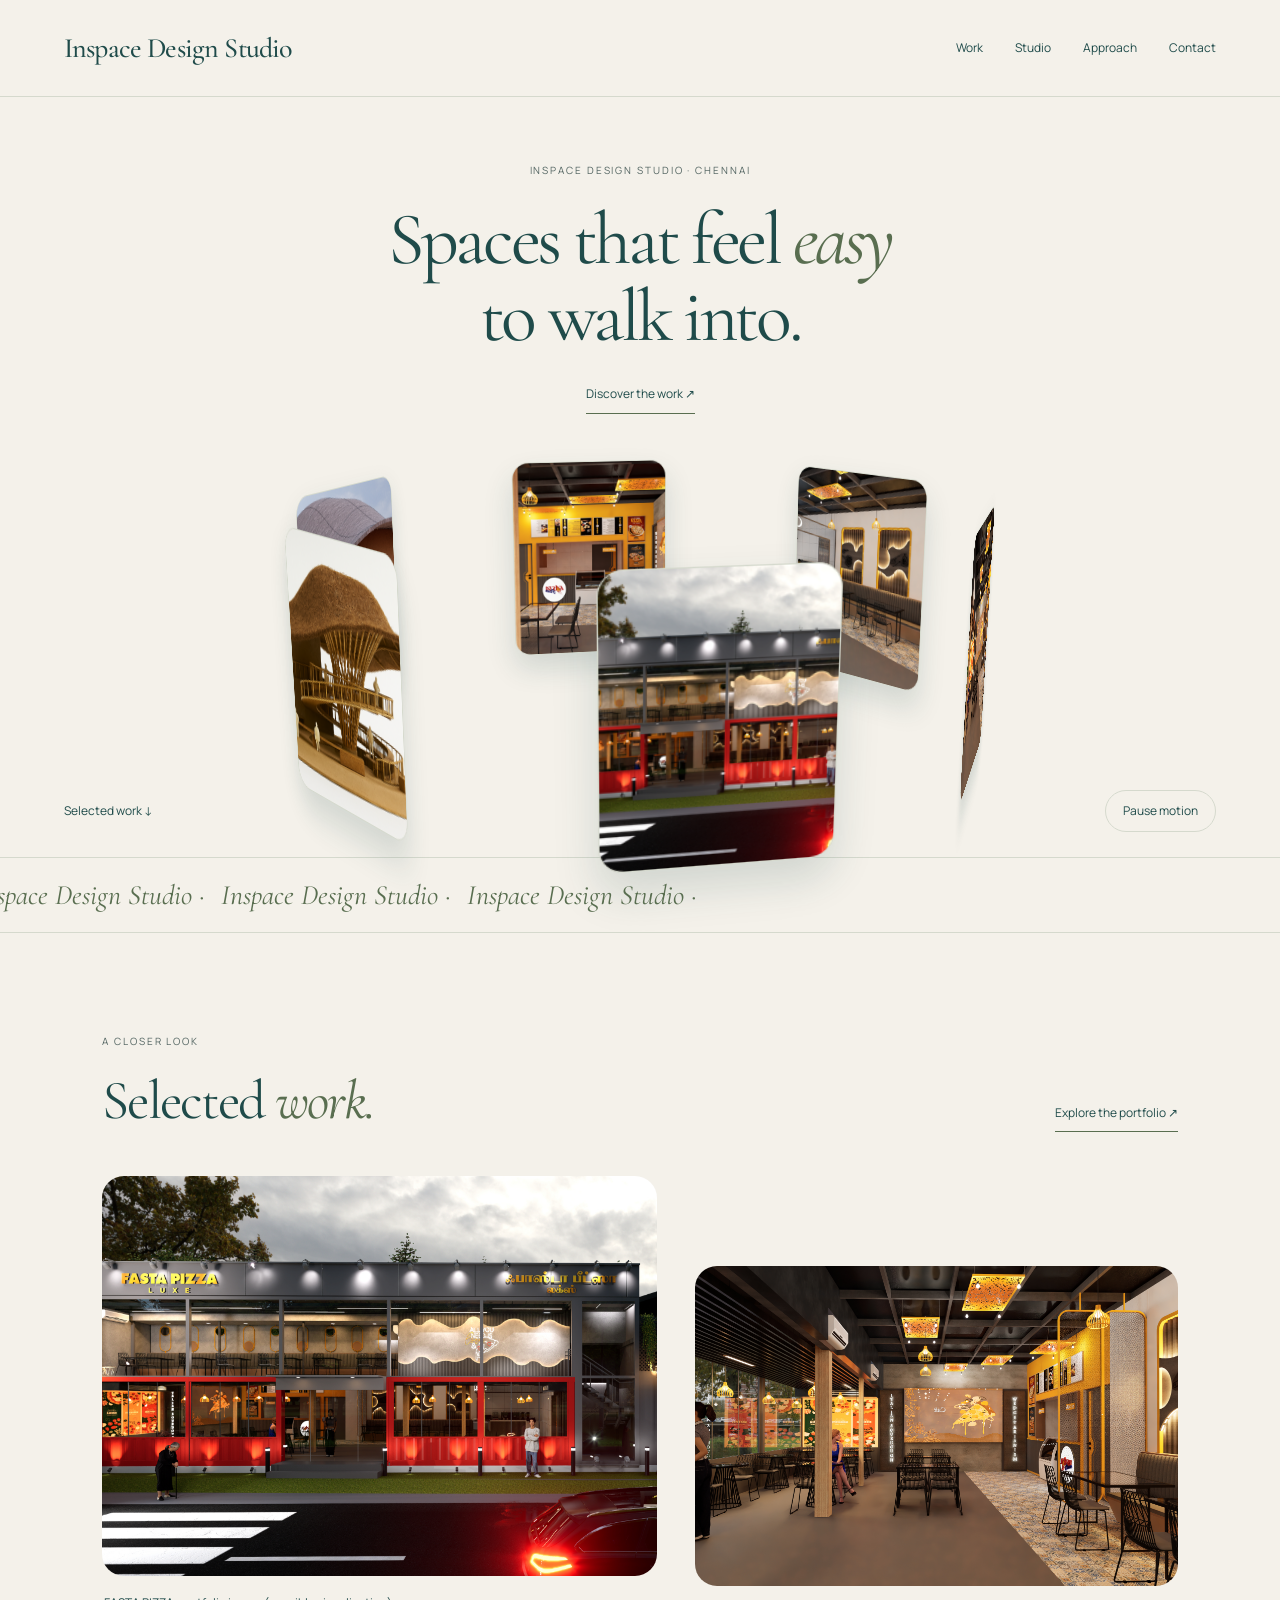
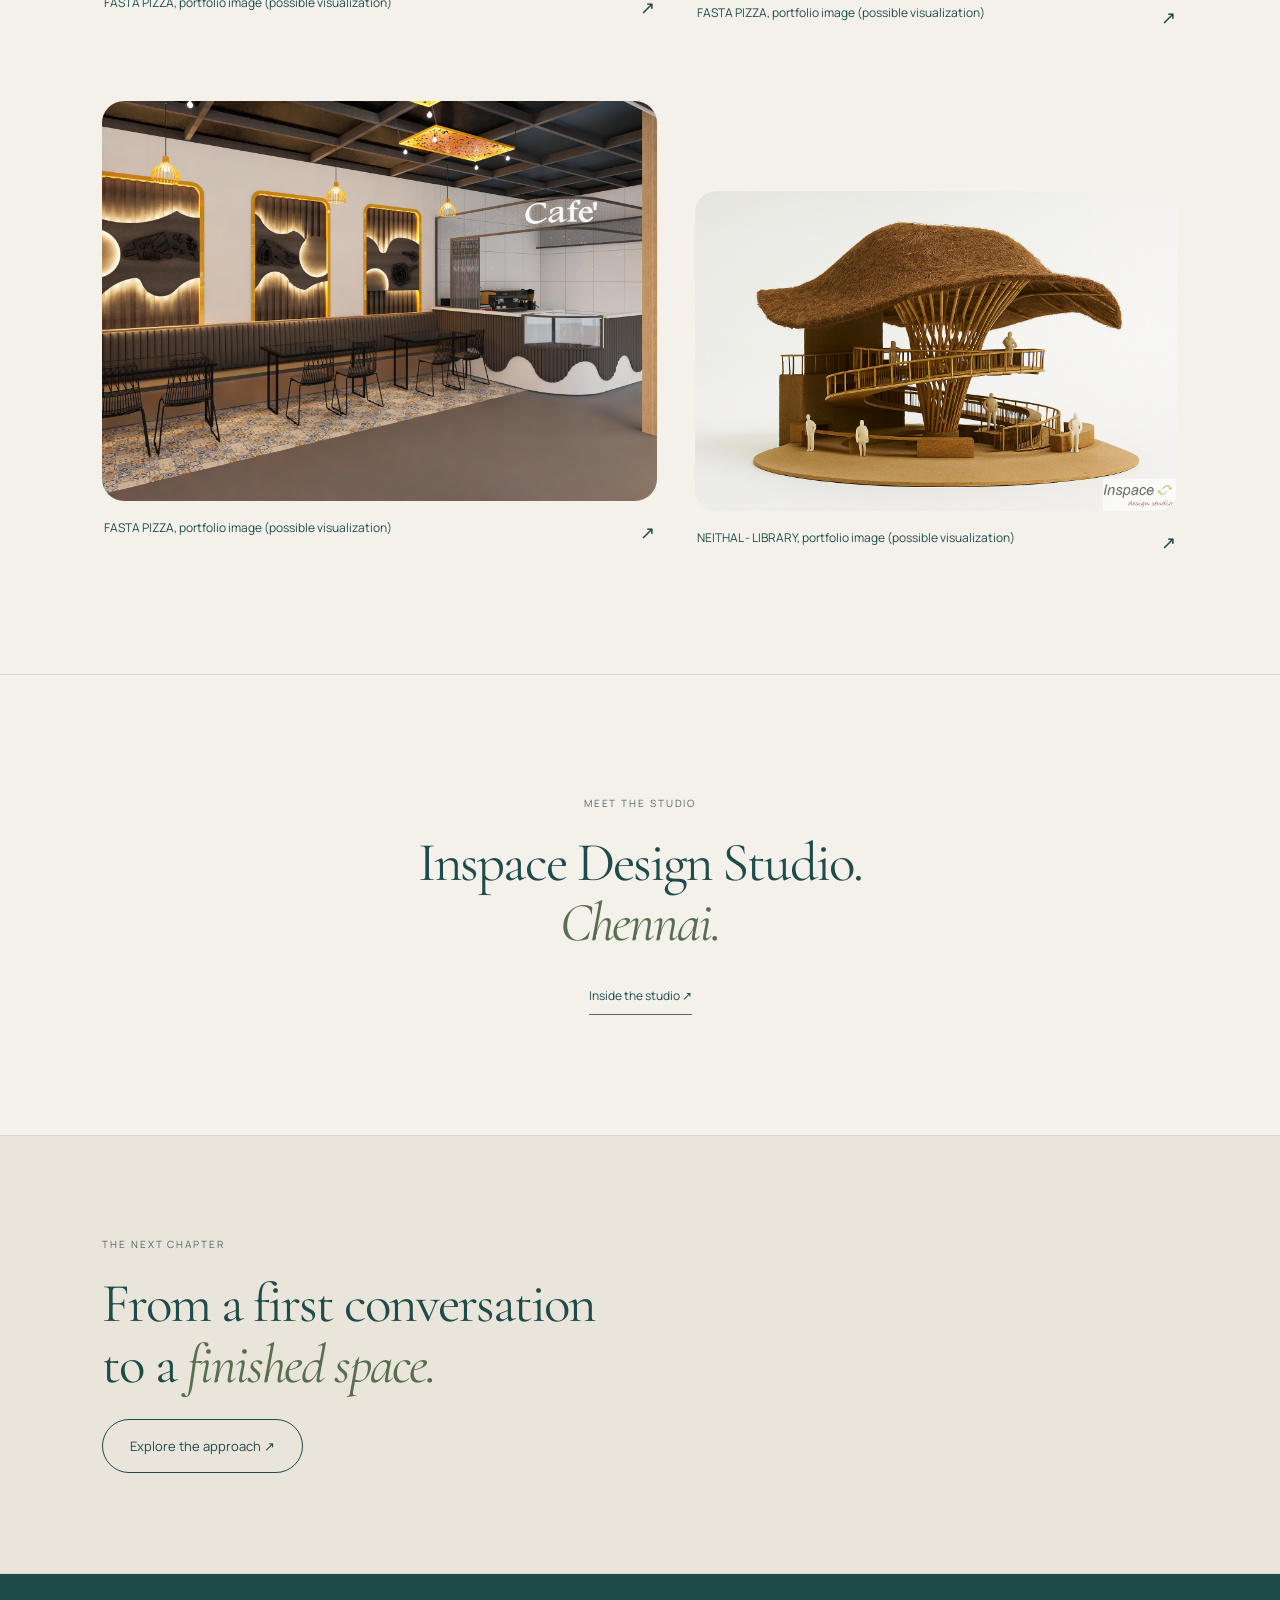
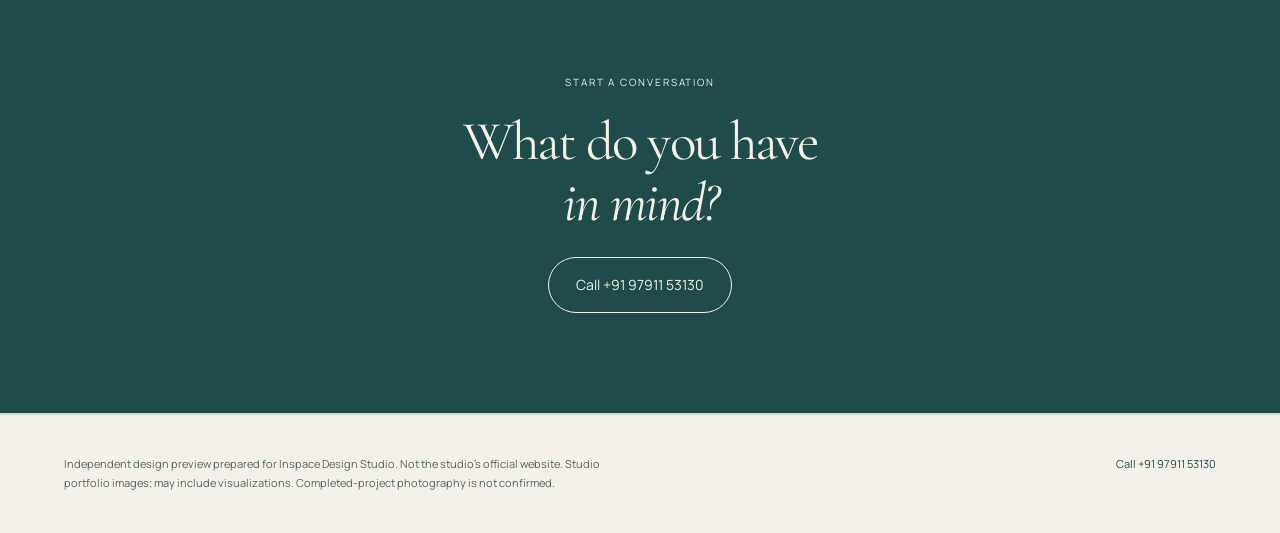
==== index.html @ 658d6973 "Inspace Design Studio website demo" ====
<!doctype html>
<html lang="en"><head><meta charset="utf-8"><meta name="viewport" content="width=device-width, initial-scale=1"><title>Inspace Design Studio | Inspace Design Studio</title><meta name="description" content="Studio says it began in 2016."><link rel="stylesheet" href="base.css"><link rel="stylesheet" href="brand.css"><link rel="stylesheet" href="hero.css"><link rel="license" href="assets/fonts/display/OFL.txt"><link rel="license" href="assets/fonts/body/OFL.txt"><script src="runtime.js" defer></script><script src="hero.js" defer></script></head><body><a class="dk-skip-link" href="#main">Skip to content</a><header class="dk-header"><a class="dk-wordmark" href="index.html">Inspace Design Studio</a><button class="dk-menu" type="button" aria-controls="dk-nav" aria-expanded="false" hidden><span class="dk-menu-label">Menu</span></button><nav class="dk-nav" id="dk-nav" aria-label="Primary"><a href="work.html">Work</a><a href="studio.html">Studio</a><a href="process.html">Approach</a><a href="contact.html">Contact</a></nav></header><main id="main"><section class="soft-hero" data-dk-motion aria-labelledby="hero-title">
  <div class="hero-copy"><p class="eyebrow">Inspace Design Studio · Chennai</p><h1 id="hero-title">Spaces that feel <em>easy</em><br>to walk into.</h1><a class="text-link" href="work.html">Discover the work ↗</a></div>
  <div class="ring-stage" aria-label="A rotating collection of studio project photographs"><div class="ring-axis"><div class="ring-spin">
    <figure class="ring-card" style="--angle:0deg"><img src="assets/img/photo-01.jpg" alt="FASTA PIZZA, portfolio image (possible visualization)"></figure>
    <figure class="ring-card" style="--angle:60deg"><img src="assets/img/photo-02.jpg" alt="FASTA PIZZA, portfolio image (possible visualization)"></figure>
    <figure class="ring-card" style="--angle:120deg"><img src="assets/img/photo-03.jpg" alt="FASTA PIZZA, portfolio image (possible visualization)"></figure>
    <figure class="ring-card" style="--angle:180deg"><img src="assets/img/photo-04.jpg" alt="FASTA PIZZA, portfolio image (possible visualization)"></figure>
    <figure class="ring-card" style="--angle:240deg"><img src="assets/img/photo-05.jpg" alt="NEITHAL - LIBRARY, portfolio image (possible visualization)"></figure>
    <figure class="ring-card" style="--angle:300deg"><img src="assets/img/photo-06.jpg" alt="NEITHAL - LIBRARY, portfolio image (possible visualization)"></figure>
  </div></div></div>
  <div class="hero-bottom"><a href="#selected-work">Selected work ↓</a><button type="button" data-dk-motion-toggle hidden><span data-dk-motion-label>Pause</span> motion</button></div>
  <div class="work-strip" aria-label="Studio work types"><div class="strip-track"><span>Inspace Design Studio · </span><span aria-hidden="true">Inspace Design Studio · </span><span aria-hidden="true">Inspace Design Studio · </span></div></div>
</section>

<section class="home-work chapter" aria-labelledby="selected-work">
  <div class="chapter-heading"><div><p class="eyebrow">A closer look</p><h2 id="selected-work">Selected <em>work.</em></h2></div><a class="text-link" href="work.html">Explore the portfolio ↗</a></div>
  <div class="work-pair">
    <a class="work-tile" href="work.html"><img src="assets/img/photo-01.jpg" alt="FASTA PIZZA, portfolio image (possible visualization)" loading="lazy"><span>FASTA PIZZA, portfolio image (possible visualization) <b>↗</b></span></a>
    <a class="work-tile" href="work.html"><img src="assets/img/photo-02.jpg" alt="FASTA PIZZA, portfolio image (possible visualization)" loading="lazy"><span>FASTA PIZZA, portfolio image (possible visualization) <b>↗</b></span></a>
    <a class="work-tile" href="work.html"><img src="assets/img/photo-03.jpg" alt="FASTA PIZZA, portfolio image (possible visualization)" loading="lazy"><span>FASTA PIZZA, portfolio image (possible visualization) <b>↗</b></span></a>
    <a class="work-tile" href="work.html"><img src="assets/img/photo-06.jpg" alt="NEITHAL - LIBRARY, portfolio image (possible visualization)" loading="lazy"><span>NEITHAL - LIBRARY, portfolio image (possible visualization) <b>↗</b></span></a>
  </div>
</section>
<section class="studio-line chapter" aria-labelledby="studio-line"><p class="eyebrow">Meet the studio</p><h2 id="studio-line">Inspace Design Studio.<br><em>Chennai.</em></h2><a class="text-link" href="studio.html">Inside the studio ↗</a></section>
<section class="approach-line chapter" aria-labelledby="approach"><p class="eyebrow">The next chapter</p><h2 id="approach">From a first conversation<br>to a <em>finished space.</em></h2><a class="button" href="process.html">Explore the approach ↗</a></section>
<section class="contact-band chapter" aria-labelledby="contact"><p class="eyebrow">Start a conversation</p><h2 id="contact">What do you have<br><em>in mind?</em></h2><div class="dk-contact-links"><a href="tel:+919791153130">Call +91 97911 53130</a></div></section>
</main><footer class="dk-footer"><p>Independent design preview prepared for Inspace Design Studio. Not the studio&#x27;s official website. Studio portfolio images; may include visualizations. Completed-project photography is not confirmed.</p><div class="dk-contact-links"><a href="tel:+919791153130">Call +91 97911 53130</a></div></footer></body></html>
---- base.css ----
/* Neutral mechanics only. Studio identity belongs in brand.css and hero.css. */

*,
*::before,
*::after {
  box-sizing: border-box;
}

html {
  min-width: 320px;
  scroll-behavior: smooth;
}

body {
  margin: 0;
  min-width: 320px;
}

img,
svg,
video {
  display: block;
  max-width: 100%;
}

button,
a,
input,
textarea,
select {
  font: inherit;
}

button,
a {
  touch-action: manipulation;
}

button {
  cursor: pointer;
}

:where(a, button, input, textarea, select, summary):focus-visible {
  outline: 2px solid currentColor;
  outline-offset: 3px;
}

.dk-skip-link {
  position: absolute;
  z-index: 100;
  top: 0;
  left: 0;
  transform: translateY(-120%);
}

.dk-skip-link:focus {
  transform: translateY(0);
}

/* The no-JS experience keeps the complete navigation visible. */
.dk-menu[hidden] {
  display: none;
}

.dk-nav ul {
  list-style: none;
  margin: 0;
  padding: 0;
}

@media (max-width: 767px) {
  html.js .dk-menu:not([hidden]) {
    display: inline-flex;
  }

  html.js .dk-nav[hidden] {
    display: none;
  }

  html.js .dk-header.is-menu-open .dk-nav {
    display: block;
  }
}

@media (min-width: 768px) {
  html.js .dk-menu {
    display: none;
  }

  html.js .dk-nav {
    display: block;
  }
}

@media (prefers-reduced-motion: reduce) {
  html {
    scroll-behavior: auto;
  }
}
---- brand.css ----
:root{
 --paper:#f4f1ea;
 --paper-deep:#e9e5da;
 --ink:#1f4b4a;
 --sage:#596e50;
 --muted:#536562;
 --line:#d5d9cd;
 --dark:#1f4b4a;
 --light-text:#f4f1ea;
 --shadow:rgba(31,75,74,.16);
 --font-display:'Soft Display',Georgia,serif;
 --font-body:'Soft Body',Arial,sans-serif;
}
@font-face{font-family:'Soft Display';src:url('assets/fonts/display.ttf') format('truetype');font-weight:300 700;font-style:normal;font-display:swap}
@font-face{font-family:'Soft Display';src:url('assets/fonts/display-italic.ttf') format('truetype');font-weight:300 700;font-style:italic;font-display:swap}
@font-face{font-family:'Soft Body';src:url('assets/fonts/body.ttf') format('truetype');font-weight:200 800;font-style:normal;font-display:swap}
body{background:var(--paper);color:var(--ink);font:400 14px/1.7 var(--font-body);-webkit-font-smoothing:antialiased}
img{height:auto}
a{color:inherit;text-decoration:none}
h1,h2,h3{font-family:var(--font-display);font-weight:400;line-height:1.1;text-wrap:balance}
h1{font-size:clamp(48px,6vw,88px);letter-spacing:-.04em}
h2{font-size:clamp(40px,4.3vw,66px);letter-spacing:-.035em;margin:0 0 24px}
h3{font-size:30px;margin:16px 0 8px}
em{font-weight:400;color:var(--sage)}
.dk-header{padding:28px 5vw;display:flex;align-items:center;justify-content:space-between;gap:24px;border-bottom:1px solid var(--line);position:relative;z-index:10}
.dk-wordmark{font:500 28px/1.1 var(--font-display);letter-spacing:-.03em}
.dk-nav,.dk-nav ul{display:flex;align-items:center;gap:32px}
@media(min-width:768px){html.js .dk-nav{display:flex}}
.dk-nav a{font-size:12px;padding:10px 0;display:inline-block}
.dk-nav a:hover,.text-link:hover{color:var(--sage)}
.dk-menu{border:1px solid var(--line);background:var(--paper);color:var(--ink);padding:10px 16px;border-radius:24px}
.eyebrow{font-size:10px;text-transform:uppercase;letter-spacing:.19em;line-height:1.6;margin:0 0 22px;color:var(--muted)}
.text-link{font-size:12px;border-bottom:1px solid var(--sage);display:inline-block;padding:8px 0}
.button,.dk-contact-link{display:inline-block;padding:15px 27px;border:1px solid var(--ink);border-radius:40px;font-size:13px}
.button:hover,.dk-contact-link:hover{background:var(--ink);color:var(--paper)}
.chapter{padding:100px 8vw;border-bottom:1px solid var(--line)}
.chapter-heading{display:flex;justify-content:space-between;align-items:end;gap:24px;margin-bottom:44px}
.chapter-heading h2{margin-bottom:0}
.work-pair{display:grid;grid-template-columns:1.15fr 1fr;gap:52px 38px;align-items:start}
.work-tile:nth-child(even){margin-top:90px}
.work-tile img{width:100%;height:400px;object-fit:cover;border-radius:22px}
.work-tile:nth-child(even) img{height:320px}
.work-tile span{display:flex;justify-content:space-between;gap:14px;font-size:12px;line-height:1.6;padding:17px 2px}
.work-tile b{font-weight:400;font-size:18px}
.studio-line{text-align:center;padding-block:120px}
.approach-line{background:var(--paper-deep)}
.contact-band{background:var(--dark);color:var(--light-text);text-align:center}
.contact-band em,.contact-band .eyebrow{color:var(--light-text)}
.contact-band a{border-color:var(--light-text)}
.contact-band .dk-contact-links{justify-content:center}
.dk-footer{padding:40px 5vw;display:flex;justify-content:space-between;gap:30px;align-items:start;border-top:1px solid var(--line);font-size:11px}
.dk-footer p{max-width:550px;margin:0;color:var(--muted)}
main>h1,main>.dk-lead{margin-left:8vw;margin-right:8vw}
main>h1{margin-top:80px;margin-bottom:26px}
.dk-lead{max-width:650px;font-size:17px;color:var(--muted);margin-bottom:65px}
.dk-section{margin:60px 8vw 90px}
.dk-section p{max-width:680px}
div.dk-projects{display:grid;grid-template-columns:1fr 1fr;gap:50px 35px}
div.dk-projects .dk-image{margin:0}
div.dk-projects img{width:100%;height:340px;object-fit:cover;border-radius:20px}
div.dk-projects p{font-size:12px;color:var(--muted)}
.dk-gallery-grid{display:grid;grid-template-columns:1fr 1fr;gap:28px}
.dk-gallery img,.dk-image img{width:100%;border-radius:20px}
figcaption{font-size:12px;color:var(--muted);margin-top:14px}
.dk-steps ol{padding:0;list-style:none;counter-reset:steps;display:grid;grid-template-columns:1fr 1fr;gap:40px}
.dk-steps li{counter-increment:steps;padding:28px;border-top:1px solid var(--line)}
.dk-steps li:before{content:counter(steps,decimal-leading-zero);font-size:12px;color:var(--sage)}
.dk-contact-links{display:flex;flex-wrap:wrap;gap:14px}
main>.dk-contact-links{margin:0 8vw 80px}
main>.dk-contact-links a,.contact-band .dk-contact-links a{display:inline-block;border:1px solid currentColor;border-radius:40px;padding:15px 27px;font-size:14px}
main>.dk-project-location{margin:0 8vw 30px;color:var(--muted)}
.dk-image{margin:0}
@media(max-width:767px){
 .dk-header{padding:22px;gap:12px;flex-wrap:wrap}
 .dk-wordmark{font-size:25px;max-width:65%}
 .dk-nav{width:100%;flex-wrap:wrap;gap:8px 24px;padding-top:18px}
 .dk-nav ul{flex-wrap:wrap;gap:8px 24px}
 html.js .dk-header.is-menu-open .dk-nav{display:flex}
 .dk-nav a{min-height:44px;font-size:14px}
 .chapter{padding:66px 22px}
 .chapter-heading{display:block;margin-bottom:30px}
 .chapter-heading .text-link{margin-top:17px}
 .work-pair,div.dk-projects,.dk-gallery-grid,.dk-steps ol{grid-template-columns:1fr;gap:30px}
 .work-tile:nth-child(even){margin-top:0}
 .work-tile img,.work-tile:nth-child(even) img,div.dk-projects img{height:290px}
 .work-tile span{font-size:11px}
 .dk-footer{padding:30px 22px;display:block}
 .dk-footer p{margin-top:18px}
 main>h1,main>.dk-lead{margin-left:22px;margin-right:22px}
 main>h1{margin-top:50px}
 .dk-lead{font-size:15px;margin-bottom:40px}
 .dk-section{margin:40px 22px 60px}
 .dk-steps li{padding:20px 0}
 main>.dk-contact-links{margin:0 22px 60px}
 main>.dk-project-location{margin:0 22px 30px}
}

/* Keep long, verified town names inside the mobile column. */
.studio-line h2{overflow-wrap:anywhere}
---- hero.css ----
.soft-hero{position:relative;overflow:hidden;text-align:center;isolation:isolate;padding-top:65px}
.hero-copy{position:relative;z-index:2;padding:0 20px}
.hero-copy .eyebrow{margin-bottom:23px}
.hero-copy h1{font-size:clamp(54px,5.8vw,86px);line-height:1.03;font-weight:400;letter-spacing:-.045em;margin:0 0 22px}
.hero-copy h1 em{color:var(--sage)}
.ring-stage{height:340px;position:relative;perspective:1350px;perspective-origin:50% 46%;margin-top:36px;pointer-events:none}
.ring-axis,.ring-spin{position:absolute;top:50%;left:50%;width:0;height:0;transform-style:preserve-3d}
.ring-axis{--radius:330px;--card-width:190px;--card-height:240px;transform:rotateX(-13deg)}
.ring-spin{top:0;left:0;transform:rotateY(0deg)}
.ring-card{margin:0;position:absolute;left:calc(var(--card-width) / -2);top:calc(var(--card-height) / -2);width:var(--card-width);height:var(--card-height);transform:rotateY(var(--angle)) translateZ(var(--radius));border-radius:20px;overflow:hidden;box-shadow:0 18px 35px var(--shadow);background:var(--paper-deep);border:1px solid var(--line)}
.ring-card img{width:100%;height:100%;object-fit:cover}
.hero-bottom{position:relative;z-index:2;display:flex;justify-content:space-between;align-items:center;padding:0 5vw 25px;font-size:12px}
.hero-bottom button{border:1px solid var(--line);border-radius:30px;background:transparent;padding:10px 17px;color:var(--ink)}
.work-strip{overflow:hidden;border-block:1px solid var(--line);padding:19px 0;color:var(--sage);font:italic 400 28px/1.3 var(--font-display)}
.strip-track{display:flex;width:max-content;transform:translateX(0)}
.strip-track span{flex:none;white-space:nowrap;padding-right:16px}
@media(max-width:767px){
 .soft-hero{padding-top:42px}
 .hero-copy .eyebrow{font-size:9px;letter-spacing:.12em;max-width:280px;margin:0 auto 20px;line-height:1.7}
 .hero-copy h1{font-size:51px;line-height:1.03}
 .ring-stage{height:285px;margin-top:24px;perspective:900px}
 .ring-axis{--radius:177px;--card-width:130px;--card-height:176px;transform:rotateX(-17deg)}
 .ring-card{border-radius:14px}
 .hero-bottom{padding:0 22px 24px;font-size:11px}
 .work-strip{font-size:23px;padding:16px 0}
}
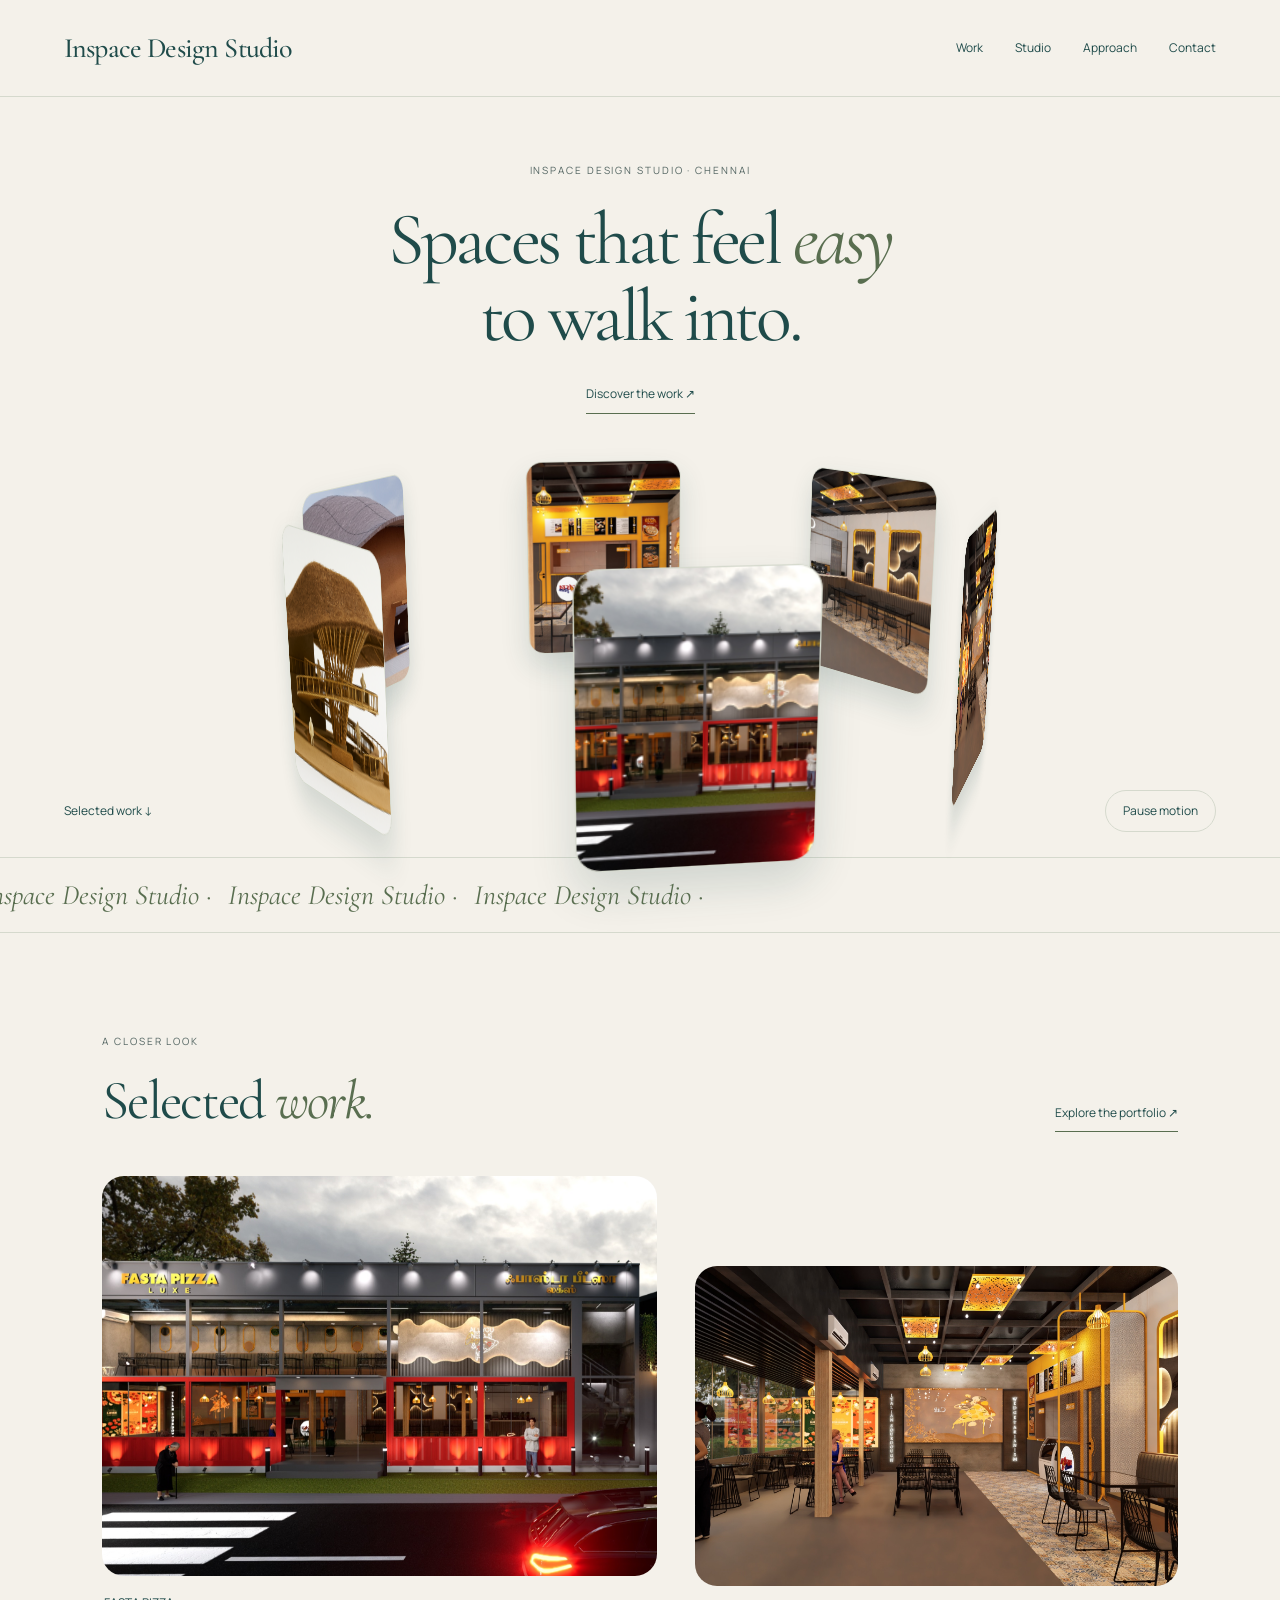
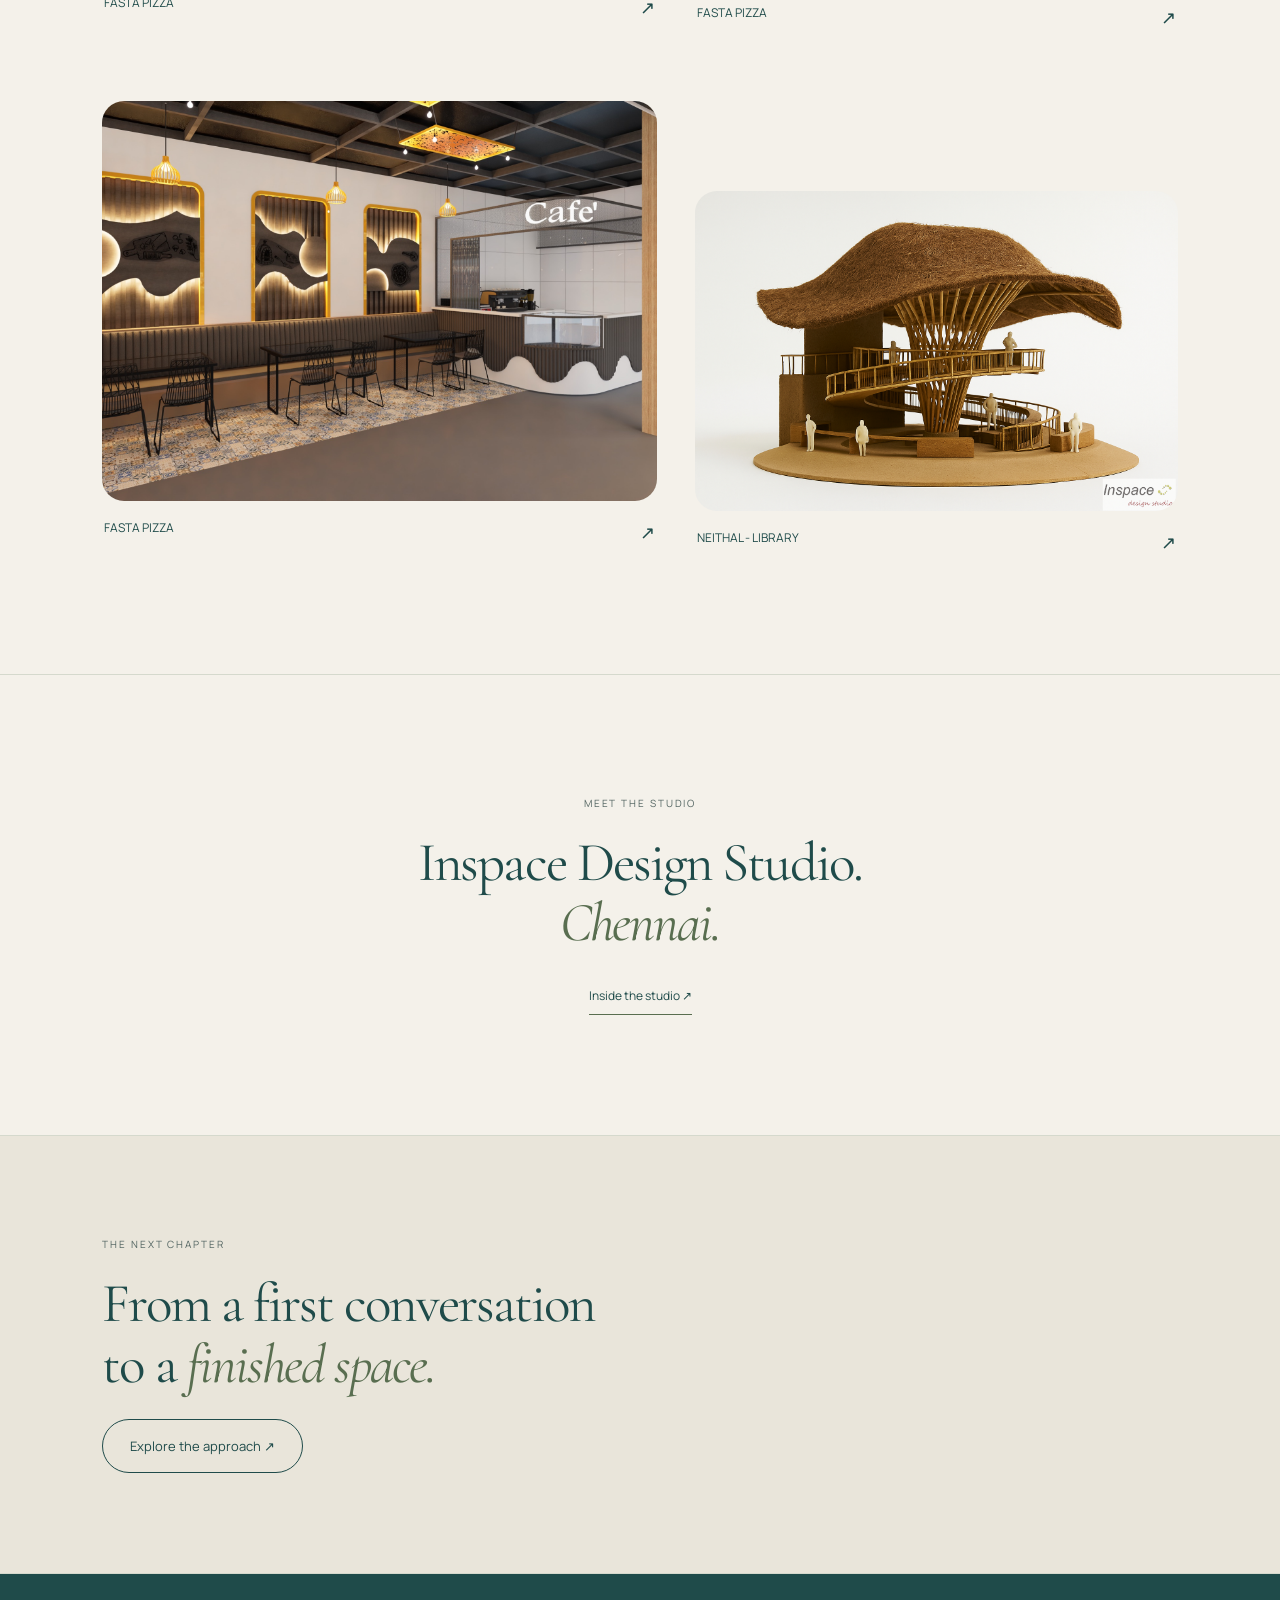
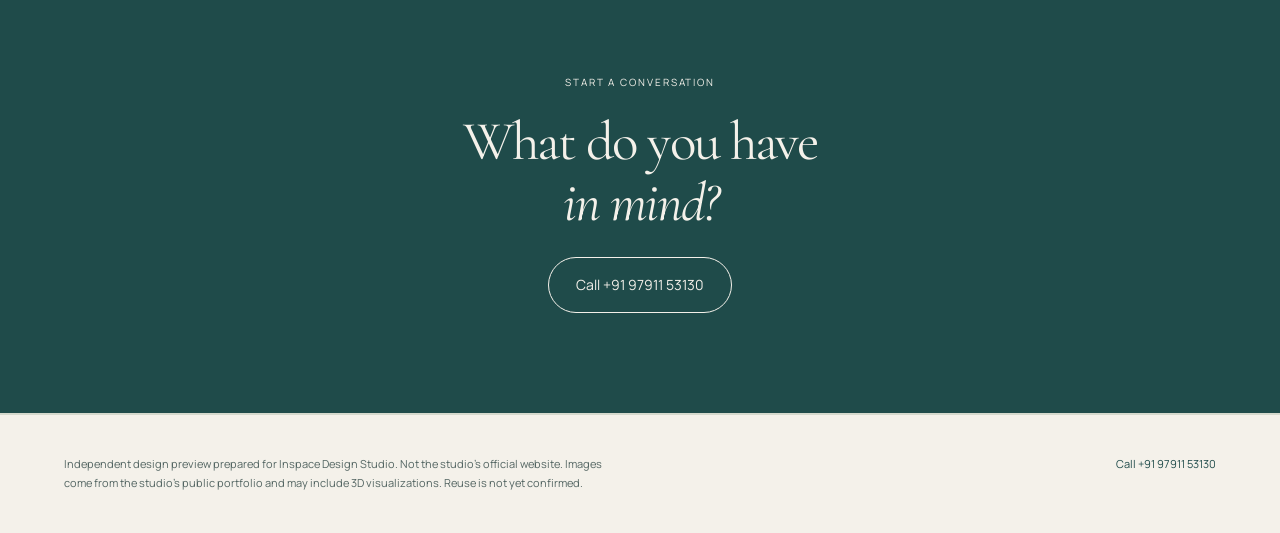
==== commit 30e25c2f: "Rebuild demo: owner-facing copy, resized photos" ====
--- a/index.html
+++ b/index.html
@@ -1,13 +1,13 @@
 <!doctype html>
-<html lang="en"><head><meta charset="utf-8"><meta name="viewport" content="width=device-width, initial-scale=1"><title>Inspace Design Studio | Inspace Design Studio</title><meta name="description" content="Studio says it began in 2016."><link rel="stylesheet" href="base.css"><link rel="stylesheet" href="brand.css"><link rel="stylesheet" href="hero.css"><link rel="license" href="assets/fonts/display/OFL.txt"><link rel="license" href="assets/fonts/body/OFL.txt"><script src="runtime.js" defer></script><script src="hero.js" defer></script></head><body><a class="dk-skip-link" href="#main">Skip to content</a><header class="dk-header"><a class="dk-wordmark" href="index.html">Inspace Design Studio</a><button class="dk-menu" type="button" aria-controls="dk-nav" aria-expanded="false" hidden><span class="dk-menu-label">Menu</span></button><nav class="dk-nav" id="dk-nav" aria-label="Primary"><a href="work.html">Work</a><a href="studio.html">Studio</a><a href="process.html">Approach</a><a href="contact.html">Contact</a></nav></header><main id="main"><section class="soft-hero" data-dk-motion aria-labelledby="hero-title">
+<html lang="en"><head><meta charset="utf-8"><meta name="viewport" content="width=device-width, initial-scale=1"><title>Inspace Design Studio | Inspace Design Studio</title><meta name="description" content="Inspace Design Studio works on architecture, interiors, public spaces and master plans in Chennai."><link rel="stylesheet" href="base.css"><link rel="stylesheet" href="brand.css"><link rel="stylesheet" href="hero.css"><link rel="license" href="assets/fonts/display/OFL.txt"><link rel="license" href="assets/fonts/body/OFL.txt"><script src="runtime.js" defer></script><script src="hero.js" defer></script></head><body><a class="dk-skip-link" href="#main">Skip to content</a><header class="dk-header"><a class="dk-wordmark" href="index.html">Inspace Design Studio</a><button class="dk-menu" type="button" aria-controls="dk-nav" aria-expanded="false" hidden><span class="dk-menu-label">Menu</span></button><nav class="dk-nav" id="dk-nav" aria-label="Primary"><a href="work.html">Work</a><a href="studio.html">Studio</a><a href="process.html">Approach</a><a href="contact.html">Contact</a></nav></header><main id="main"><section class="soft-hero" data-dk-motion aria-labelledby="hero-title">
   <div class="hero-copy"><p class="eyebrow">Inspace Design Studio · Chennai</p><h1 id="hero-title">Spaces that feel <em>easy</em><br>to walk into.</h1><a class="text-link" href="work.html">Discover the work ↗</a></div>
   <div class="ring-stage" aria-label="A rotating collection of studio project photographs"><div class="ring-axis"><div class="ring-spin">
-    <figure class="ring-card" style="--angle:0deg"><img src="assets/img/photo-01.jpg" alt="FASTA PIZZA, portfolio image (possible visualization)"></figure>
-    <figure class="ring-card" style="--angle:60deg"><img src="assets/img/photo-02.jpg" alt="FASTA PIZZA, portfolio image (possible visualization)"></figure>
-    <figure class="ring-card" style="--angle:120deg"><img src="assets/img/photo-03.jpg" alt="FASTA PIZZA, portfolio image (possible visualization)"></figure>
-    <figure class="ring-card" style="--angle:180deg"><img src="assets/img/photo-04.jpg" alt="FASTA PIZZA, portfolio image (possible visualization)"></figure>
-    <figure class="ring-card" style="--angle:240deg"><img src="assets/img/photo-05.jpg" alt="NEITHAL - LIBRARY, portfolio image (possible visualization)"></figure>
-    <figure class="ring-card" style="--angle:300deg"><img src="assets/img/photo-06.jpg" alt="NEITHAL - LIBRARY, portfolio image (possible visualization)"></figure>
+    <figure class="ring-card" style="--angle:0deg"><img src="assets/img/photo-01.jpg" alt="FASTA PIZZA"></figure>
+    <figure class="ring-card" style="--angle:60deg"><img src="assets/img/photo-02.jpg" alt="FASTA PIZZA"></figure>
+    <figure class="ring-card" style="--angle:120deg"><img src="assets/img/photo-03.jpg" alt="FASTA PIZZA"></figure>
+    <figure class="ring-card" style="--angle:180deg"><img src="assets/img/photo-04.jpg" alt="FASTA PIZZA"></figure>
+    <figure class="ring-card" style="--angle:240deg"><img src="assets/img/photo-05.jpg" alt="NEITHAL - LIBRARY"></figure>
+    <figure class="ring-card" style="--angle:300deg"><img src="assets/img/photo-06.jpg" alt="NEITHAL - LIBRARY"></figure>
   </div></div></div>
   <div class="hero-bottom"><a href="#selected-work">Selected work ↓</a><button type="button" data-dk-motion-toggle hidden><span data-dk-motion-label>Pause</span> motion</button></div>
   <div class="work-strip" aria-label="Studio work types"><div class="strip-track"><span>Inspace Design Studio · </span><span aria-hidden="true">Inspace Design Studio · </span><span aria-hidden="true">Inspace Design Studio · </span></div></div>
@@ -16,13 +16,13 @@
 <section class="home-work chapter" aria-labelledby="selected-work">
   <div class="chapter-heading"><div><p class="eyebrow">A closer look</p><h2 id="selected-work">Selected <em>work.</em></h2></div><a class="text-link" href="work.html">Explore the portfolio ↗</a></div>
   <div class="work-pair">
-    <a class="work-tile" href="work.html"><img src="assets/img/photo-01.jpg" alt="FASTA PIZZA, portfolio image (possible visualization)" loading="lazy"><span>FASTA PIZZA, portfolio image (possible visualization) <b>↗</b></span></a>
-    <a class="work-tile" href="work.html"><img src="assets/img/photo-02.jpg" alt="FASTA PIZZA, portfolio image (possible visualization)" loading="lazy"><span>FASTA PIZZA, portfolio image (possible visualization) <b>↗</b></span></a>
-    <a class="work-tile" href="work.html"><img src="assets/img/photo-03.jpg" alt="FASTA PIZZA, portfolio image (possible visualization)" loading="lazy"><span>FASTA PIZZA, portfolio image (possible visualization) <b>↗</b></span></a>
-    <a class="work-tile" href="work.html"><img src="assets/img/photo-06.jpg" alt="NEITHAL - LIBRARY, portfolio image (possible visualization)" loading="lazy"><span>NEITHAL - LIBRARY, portfolio image (possible visualization) <b>↗</b></span></a>
+    <a class="work-tile" href="work.html"><img src="assets/img/photo-01.jpg" alt="FASTA PIZZA" loading="lazy"><span>FASTA PIZZA <b>↗</b></span></a>
+    <a class="work-tile" href="work.html"><img src="assets/img/photo-02.jpg" alt="FASTA PIZZA" loading="lazy"><span>FASTA PIZZA <b>↗</b></span></a>
+    <a class="work-tile" href="work.html"><img src="assets/img/photo-03.jpg" alt="FASTA PIZZA" loading="lazy"><span>FASTA PIZZA <b>↗</b></span></a>
+    <a class="work-tile" href="work.html"><img src="assets/img/photo-06.jpg" alt="NEITHAL - LIBRARY" loading="lazy"><span>NEITHAL - LIBRARY <b>↗</b></span></a>
   </div>
 </section>
 <section class="studio-line chapter" aria-labelledby="studio-line"><p class="eyebrow">Meet the studio</p><h2 id="studio-line">Inspace Design Studio.<br><em>Chennai.</em></h2><a class="text-link" href="studio.html">Inside the studio ↗</a></section>
 <section class="approach-line chapter" aria-labelledby="approach"><p class="eyebrow">The next chapter</p><h2 id="approach">From a first conversation<br>to a <em>finished space.</em></h2><a class="button" href="process.html">Explore the approach ↗</a></section>
 <section class="contact-band chapter" aria-labelledby="contact"><p class="eyebrow">Start a conversation</p><h2 id="contact">What do you have<br><em>in mind?</em></h2><div class="dk-contact-links"><a href="tel:+919791153130">Call +91 97911 53130</a></div></section>
-</main><footer class="dk-footer"><p>Independent design preview prepared for Inspace Design Studio. Not the studio&#x27;s official website. Studio portfolio images; may include visualizations. Completed-project photography is not confirmed.</p><div class="dk-contact-links"><a href="tel:+919791153130">Call +91 97911 53130</a></div></footer></body></html>
+</main><footer class="dk-footer"><p>Independent design preview prepared for Inspace Design Studio. Not the studio&#x27;s official website. Images come from the studio’s public portfolio and may include 3D visualizations. Reuse is not yet confirmed.</p><div class="dk-contact-links"><a href="tel:+919791153130">Call +91 97911 53130</a></div></footer></body></html>
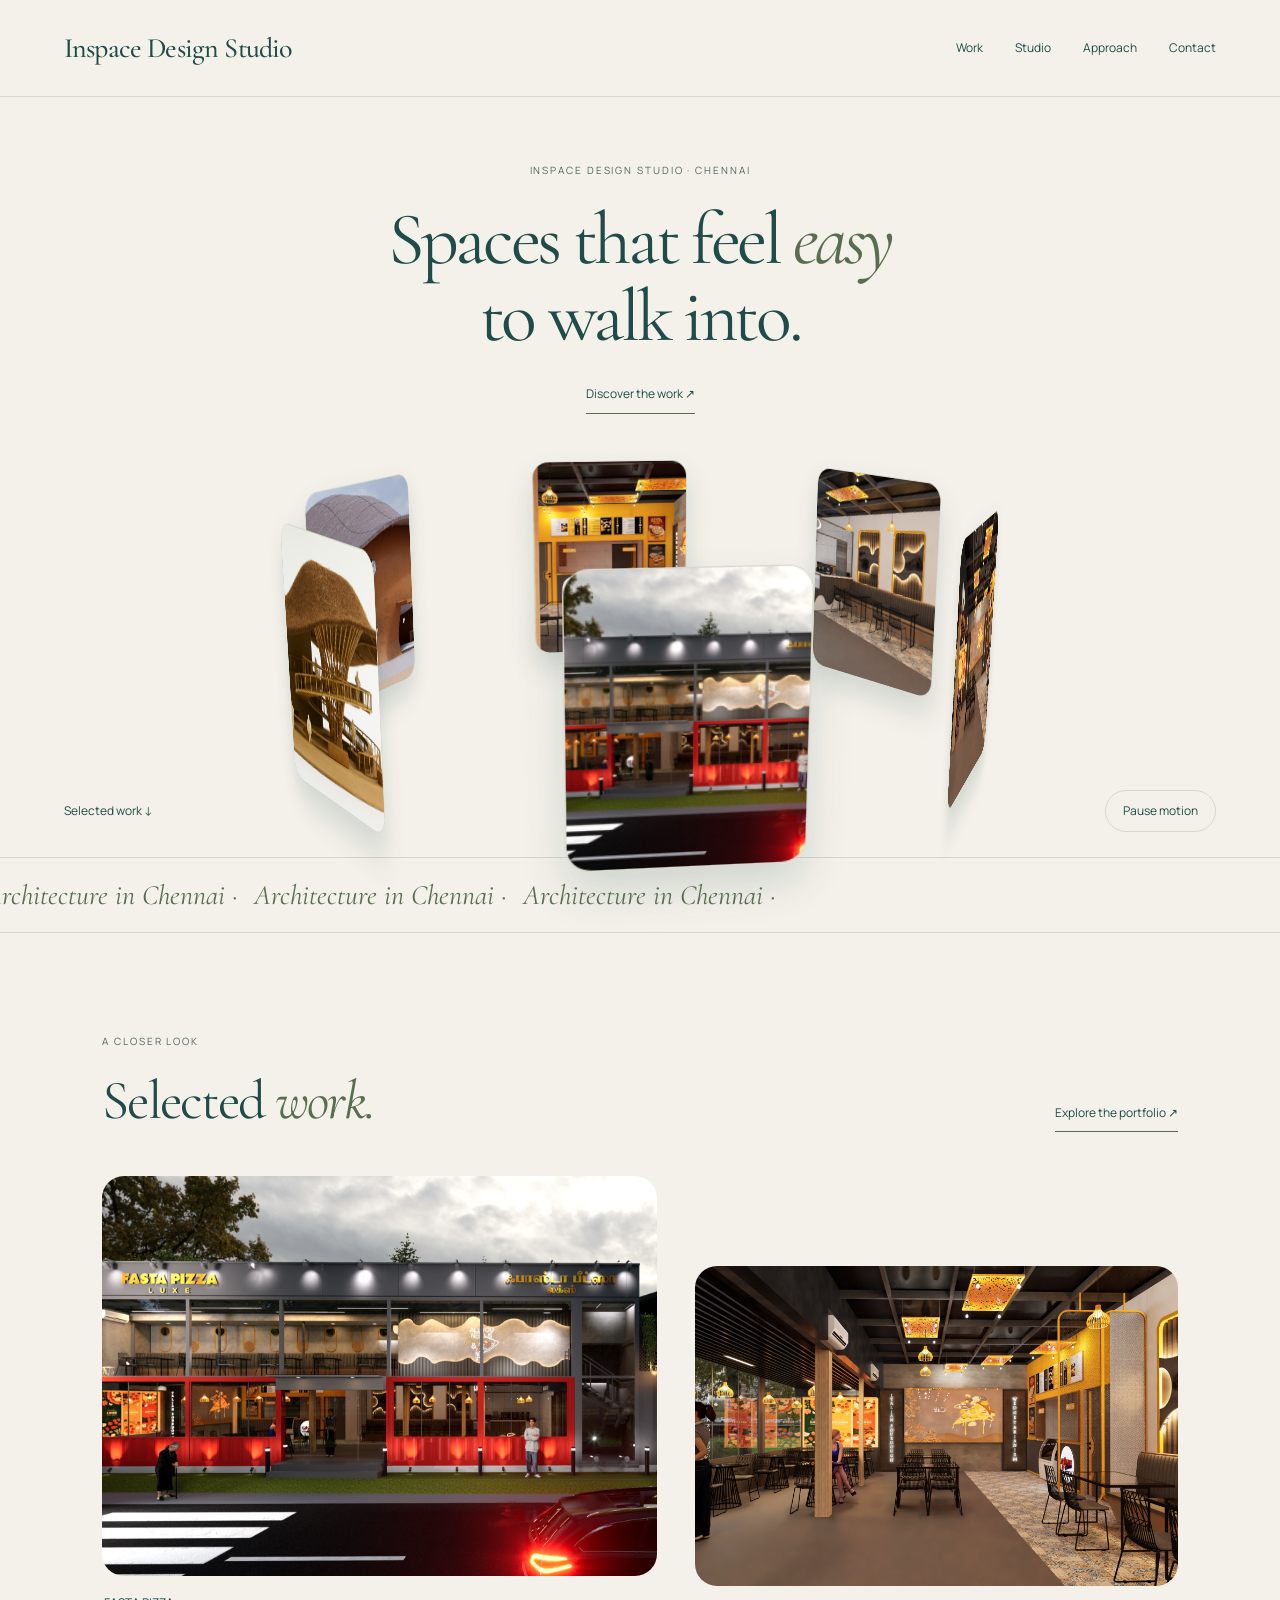
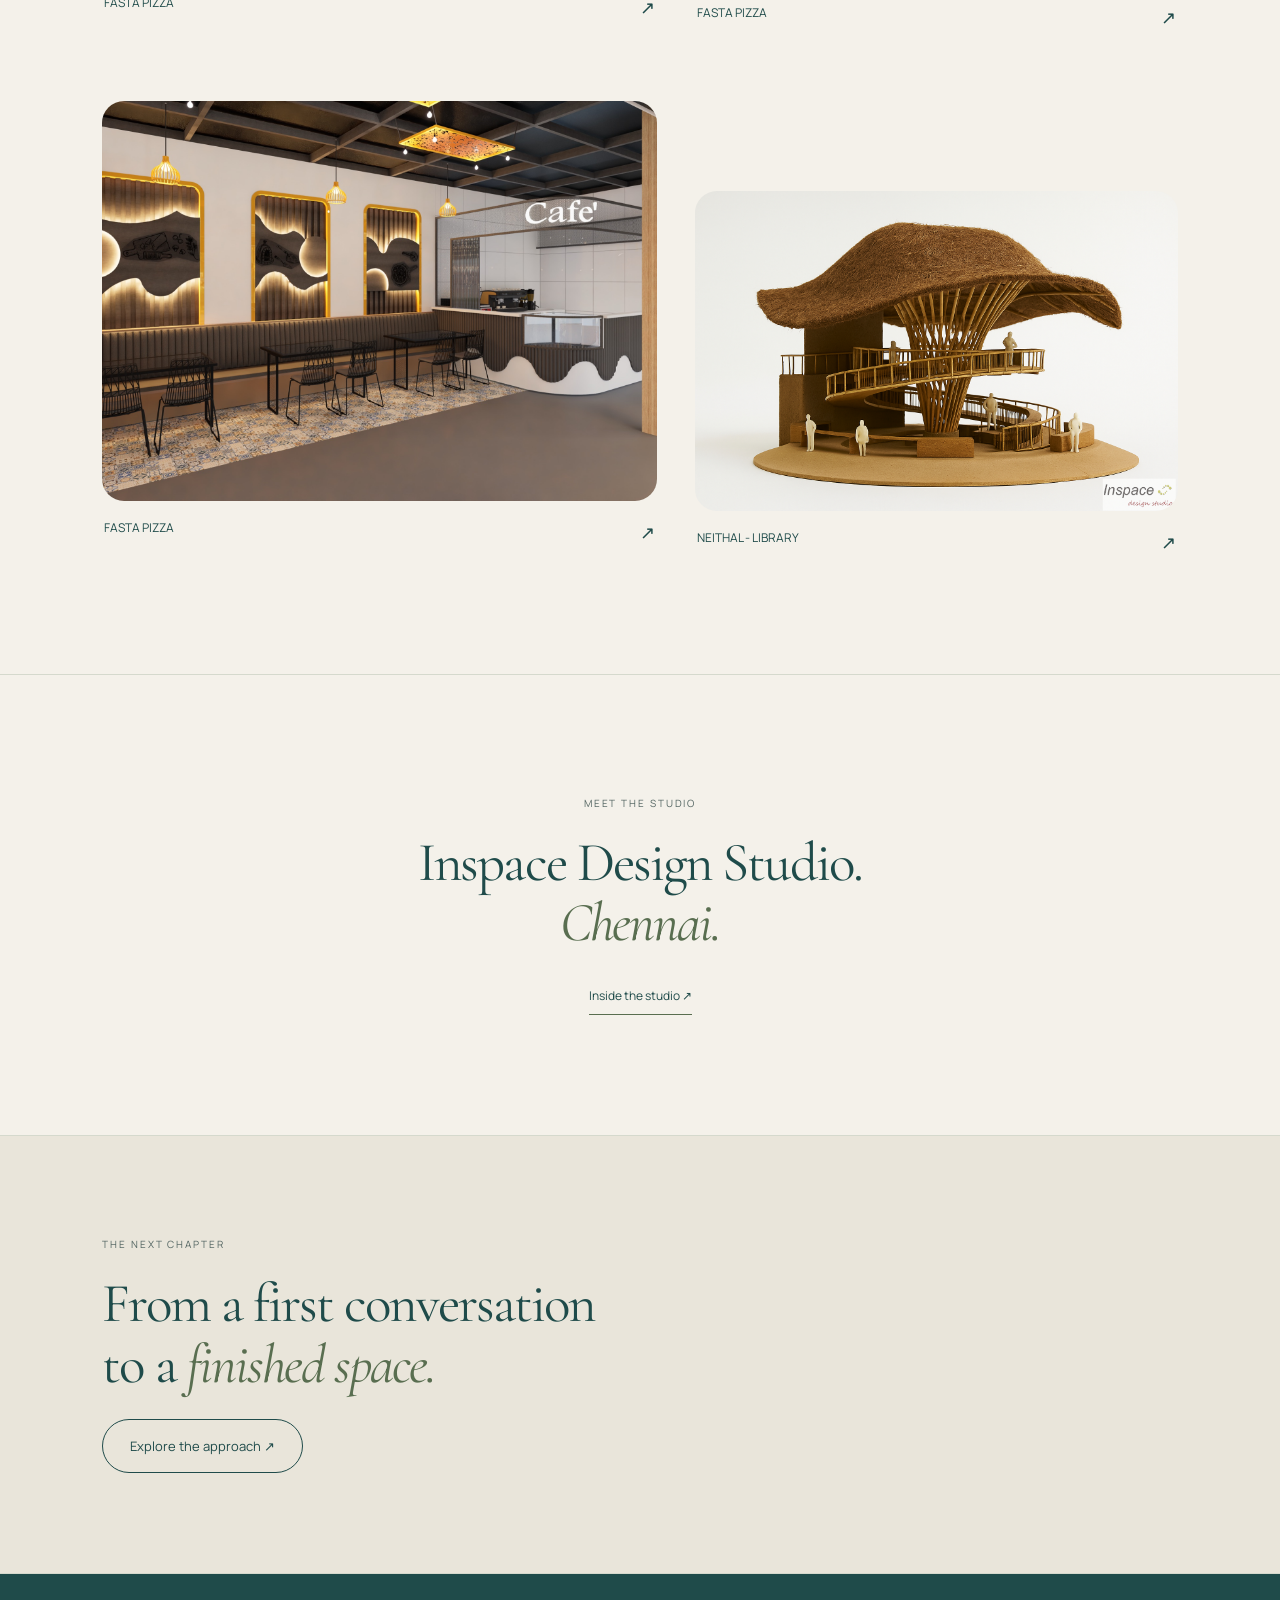
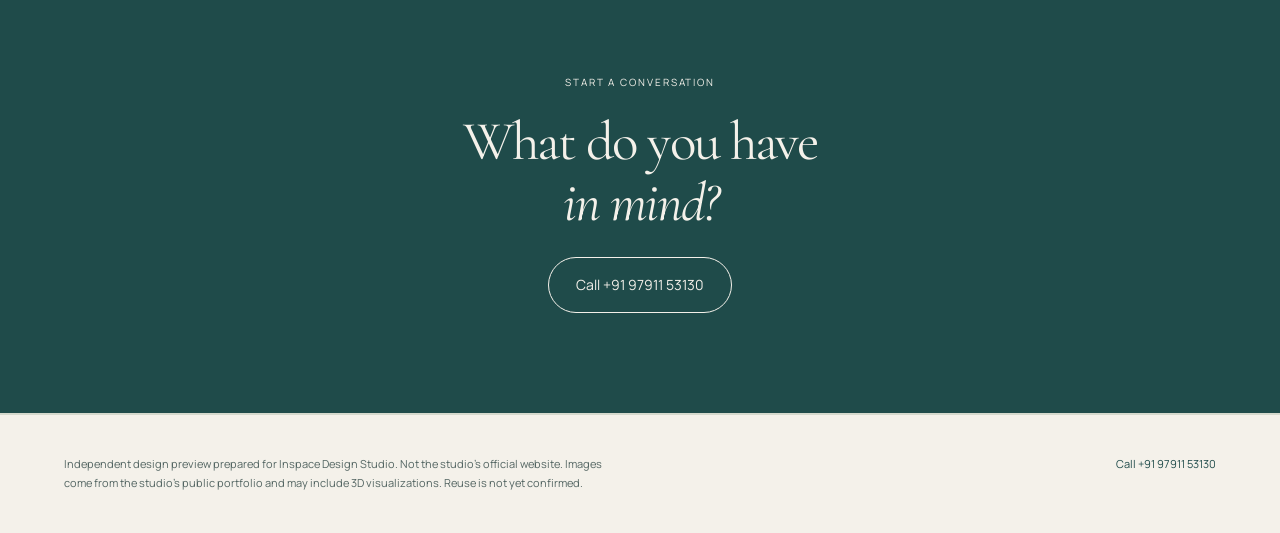
==== commit 06367ee3: "Rebuild demo: owner-facing copy, resized photos" ====
--- a/index.html
+++ b/index.html
@@ -1,5 +1,5 @@
 <!doctype html>
-<html lang="en"><head><meta charset="utf-8"><meta name="viewport" content="width=device-width, initial-scale=1"><title>Inspace Design Studio | Inspace Design Studio</title><meta name="description" content="Inspace Design Studio works on architecture, interiors, public spaces and master plans in Chennai."><link rel="stylesheet" href="base.css"><link rel="stylesheet" href="brand.css"><link rel="stylesheet" href="hero.css"><link rel="license" href="assets/fonts/display/OFL.txt"><link rel="license" href="assets/fonts/body/OFL.txt"><script src="runtime.js" defer></script><script src="hero.js" defer></script></head><body><a class="dk-skip-link" href="#main">Skip to content</a><header class="dk-header"><a class="dk-wordmark" href="index.html">Inspace Design Studio</a><button class="dk-menu" type="button" aria-controls="dk-nav" aria-expanded="false" hidden><span class="dk-menu-label">Menu</span></button><nav class="dk-nav" id="dk-nav" aria-label="Primary"><a href="work.html">Work</a><a href="studio.html">Studio</a><a href="process.html">Approach</a><a href="contact.html">Contact</a></nav></header><main id="main"><section class="soft-hero" data-dk-motion aria-labelledby="hero-title">
+<html lang="en"><head><meta charset="utf-8"><meta name="viewport" content="width=device-width, initial-scale=1"><title>Architecture in Chennai | Inspace Design Studio</title><meta name="description" content="Inspace Design Studio works on architecture, interiors, public spaces and master plans in Chennai."><link rel="stylesheet" href="base.css"><link rel="stylesheet" href="brand.css"><link rel="stylesheet" href="hero.css"><link rel="license" href="assets/fonts/display/OFL.txt"><link rel="license" href="assets/fonts/body/OFL.txt"><script src="runtime.js" defer></script><script src="hero.js" defer></script></head><body><a class="dk-skip-link" href="#main">Skip to content</a><header class="dk-header"><a class="dk-wordmark" href="index.html">Inspace Design Studio</a><button class="dk-menu" type="button" aria-controls="dk-nav" aria-expanded="false" hidden><span class="dk-menu-label">Menu</span></button><nav class="dk-nav" id="dk-nav" aria-label="Primary"><a href="work.html">Work</a><a href="studio.html">Studio</a><a href="process.html">Approach</a><a href="contact.html">Contact</a></nav></header><main id="main"><section class="soft-hero" data-dk-motion aria-labelledby="hero-title">
   <div class="hero-copy"><p class="eyebrow">Inspace Design Studio · Chennai</p><h1 id="hero-title">Spaces that feel <em>easy</em><br>to walk into.</h1><a class="text-link" href="work.html">Discover the work ↗</a></div>
   <div class="ring-stage" aria-label="A rotating collection of studio project photographs"><div class="ring-axis"><div class="ring-spin">
     <figure class="ring-card" style="--angle:0deg"><img src="assets/img/photo-01.jpg" alt="FASTA PIZZA"></figure>
@@ -10,7 +10,7 @@
     <figure class="ring-card" style="--angle:300deg"><img src="assets/img/photo-06.jpg" alt="NEITHAL - LIBRARY"></figure>
   </div></div></div>
   <div class="hero-bottom"><a href="#selected-work">Selected work ↓</a><button type="button" data-dk-motion-toggle hidden><span data-dk-motion-label>Pause</span> motion</button></div>
-  <div class="work-strip" aria-label="Studio work types"><div class="strip-track"><span>Inspace Design Studio · </span><span aria-hidden="true">Inspace Design Studio · </span><span aria-hidden="true">Inspace Design Studio · </span></div></div>
+  <div class="work-strip" aria-label="Studio work types"><div class="strip-track"><span>Architecture in Chennai · </span><span aria-hidden="true">Architecture in Chennai · </span><span aria-hidden="true">Architecture in Chennai · </span></div></div>
 </section>
 
 <section class="home-work chapter" aria-labelledby="selected-work">
